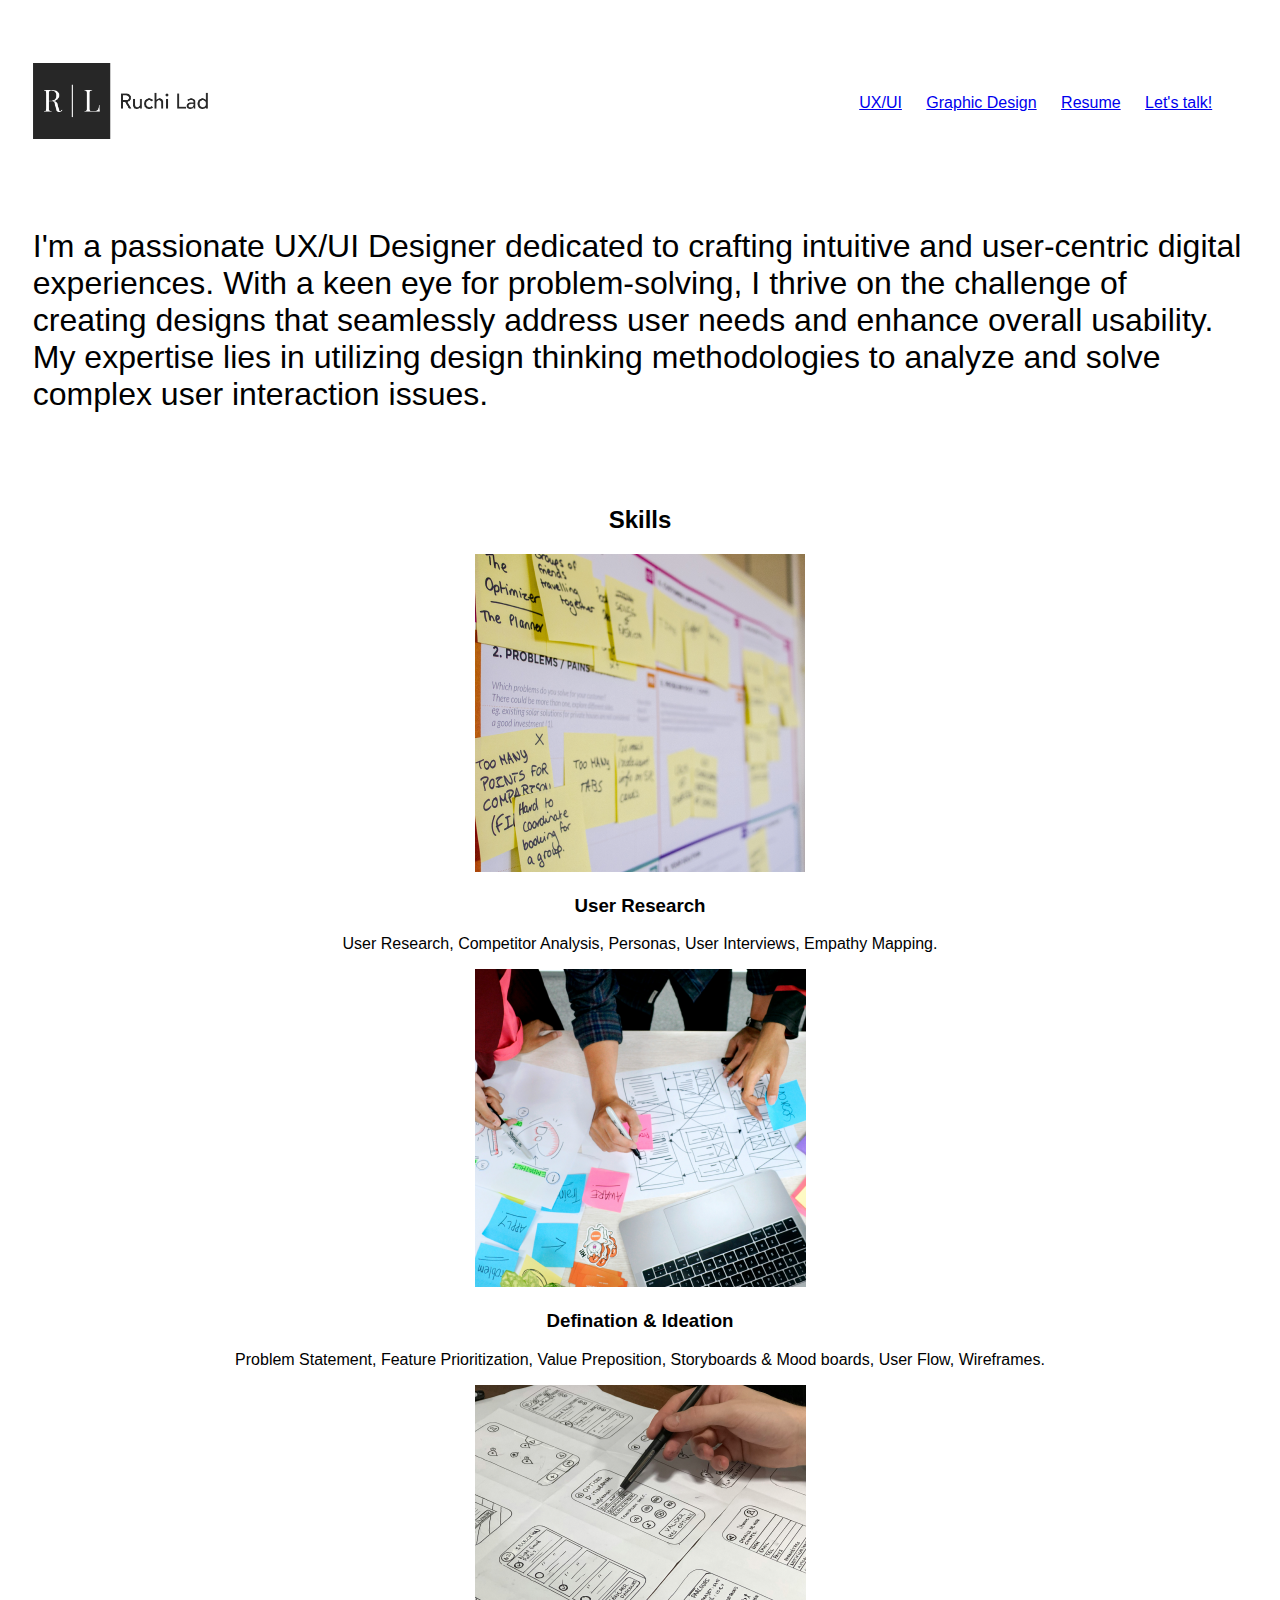
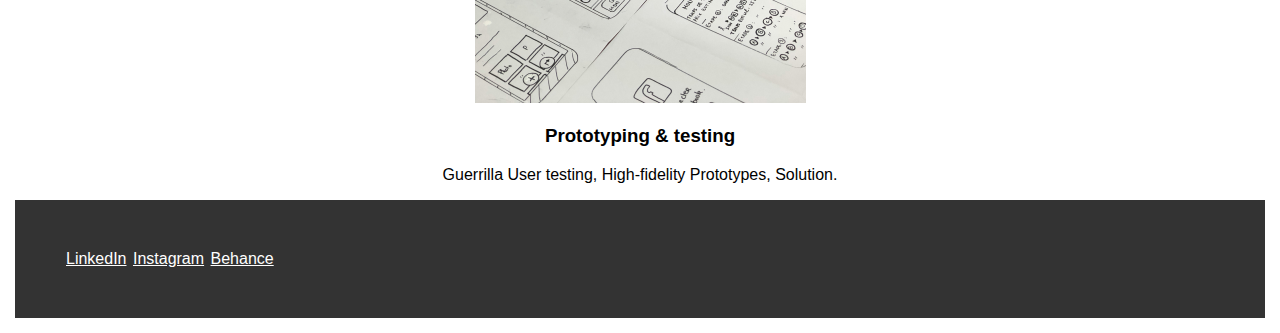
==== index.html @ e93c5be5 "initialise project" ====
<!DOCTYPE html>
<html lang="en">

<head>
  <meta name="viewport" content="width=device-width, initial-scale=1.0">
  <link rel="stylesheet" href="CSS/style.css">
  <title>Your Website</title>
</head>

<body>
  <header>
    <div class="navigation">
      <div class="inline-block logo">
        <img src="Images/Logo.png" alt="Your Logo">
      </div>
      <nav class="inline-block">
        <ul>
          <li class="inline-block"><a href="/ui-ux.html">UX/UI</a></li>
          <li class="inline-block"><a href="#">Graphic Design</a></li>
          <li class="inline-block"><a href="#">Resume</a></li>
          <li class="inline-block"><a href="#">Let's talk!</a></li>

        </ul>
      </nav>
    </div>
  </header>

  <div class="main-content">
    <!-- Your main content goes here -->
    I'm a passionate UX/UI Designer dedicated to crafting intuitive and user-centric digital experiences. With a keen
    eye for problem-solving, I thrive on the challenge of creating designs that seamlessly address user needs and
    enhance overall usability. My expertise lies in utilizing design thinking methodologies to analyze and solve complex
    user interaction issues.
  </div>

  <div class="skills">
    <h2>Skills</h2>



    <div class="skills-container">
      <div class="skill-section">
        <img class="skill-picture" src="Images/Skill1.png" alt="User Research">
        <h3>User Research</h3>
        <p>User Research, Competitor Analysis, Personas, User Interviews, Empathy Mapping.</p>
      </div>

      <div class="skill-section">
        <img class="skill-picture" src="Images/Skill2.png" alt="Defination & ideation">
        <h3>Defination & Ideation</h3>
        <p>Problem Statement, Feature Prioritization, Value Preposition, Storyboards & Mood boards, User Flow,
          Wireframes.</p>
      </div>

      <div class="skill-section">
        <img class="skill-picture" src="Images/Skill3.png" alt="Prototyping & testing">
        <h3>Prototyping & testing</h3>
        <p>Guerrilla User testing, High-fidelity Prototypes, Solution.</p>
      </div>
    </div>

</body>

</html>

<footer>
  <div class="footer-links">
    <a href="https://www.linkedin.com/in/ruchi-lad-56b184158/">LinkedIn</a>
    <a href="https://www.linkedin.com/in/ruchi-lad-56b184158/">Instagram</a>
    <a href="https://www.linkedin.com/in/ruchi-lad-56b184158/">Behance</a>
  </div>
</footer>

</body>

</html>
---- CSS/style.css ----
body {
  font-family: "Arial", sans-serif;
  margin: 0;
}

header {
  background-color: #ffffff;
  color: #fff;
  padding: 1%;
}

.navigation {
  display: flex;
  justify-content: space-between;
  align-items: center;
  margin-top: 50px;
  margin-right: 20px;
  margin-bottom: 10px;
  margin-left: 20px;
}

.logo img {
  max-width: 30%;
  height: auto;
}

nav ul {
  justify-content: space-between;
  display: inline;
  width: 100px;
  height: 100px;
  padding: 5px;
  margin-right: 20px;
}

nav ul li {
  display: inline;
  margin-right: 0%;
  justify-content: space-between;
  padding: 10px;
}

/* Main content styling */
.main-content {
  padding: 1%;
  margin-top: 50px;
  margin-right: 20px;
  margin-bottom: 10px;
  margin-left: 20px;
  font-size: 200%;
}

/* Footer */
footer {
  background-color: #333;
  color: yellow;
  text-align: left;
  padding: 50px;
  margin: 5px;
}

footer a {
  color: white;
  text-align: left;
  margin: 1px;
}

/* Home - skills styling */
.skills {
  padding: 10px;
  margin-top: 50px;
  text-align: center;
}

.skill-row {
  display: inline-block;
  width: 100px;
  height: 100px;
  padding: 5px;
  margin: 5px;
  font-size: 70%;
}

.skill-item {
  text-align: left;
  width: 30%;
  font-size: small;
}

.subtext {
  font-weight: bold;
  margin: 10px 0;
}

/* Skills section */
.mySkills {
  display: flex;
  flex-direction: column;
  justify-content: center;
  margin-top: 100px;
}

.mySkills h1 {
  align-self: center;
}

.flexContainer {
  display: flex;
  flex-direction: row;
  padding: 50px;
}

.flexContainer div {
  display: flex;
  flex-direction: column;
  align-items: center;
  justify-content: center;
  padding: 20px;
  width: 33%;
}

.flexContainer div img {
  max-width: 90%;
  height: auto;
}

.flexContainer div p {
  text-align: center;
}

/* My work section */
.myWork {
  display: flex;
  flex-direction: column;
  justify-content: center;
  margin-top: 100px;
}

.myWork h1 {
  align-self: center;
}

.view-all-projects-button {
  align-self: center;
  margin-bottom: 100px;
}

.workGrid {
  display: grid;
  column-gap: 30px;
  row-gap: 30px;
  grid-template-areas:
    "image-1 content-1"
    "image-2 content-2";
  grid-template-columns: 1fr 1fr;
  grid-template-rows: 400px 400px;
  align-items: center;
  justify-items: start;
  padding: 50px 100px 50px 100px;
}

.item1 {
  grid-area: image-1;
}

.item2 {
  grid-area: content-1;
}

.item3 {
  grid-area: image-2;
}

.item4 {
  grid-area: content-2;
}

.workGrid div img {
  max-width: 90%;
  height: auto;
  align-content: center;
}

/* Media queries */
@media screen and (max-width: 600px) {
  .flexContainer {
    flex-direction: column;
    padding: 30px;
  }

  .flexContainer div {
    width: 100%;
  }

  .workGrid {
    column-gap: 10px;
    row-gap: 10px;
    grid-template-areas:
      "image-1"
      "content-1"
      "image-2"
      "content-2";
    grid-template-columns: 1fr;
    grid-template-rows: 300px 300px 300px 300px;
    padding: 30px 50px 30px 50px;
  }

  .workGrid div h4,
  .workGrid div p {
    text-align: center;
  }
}
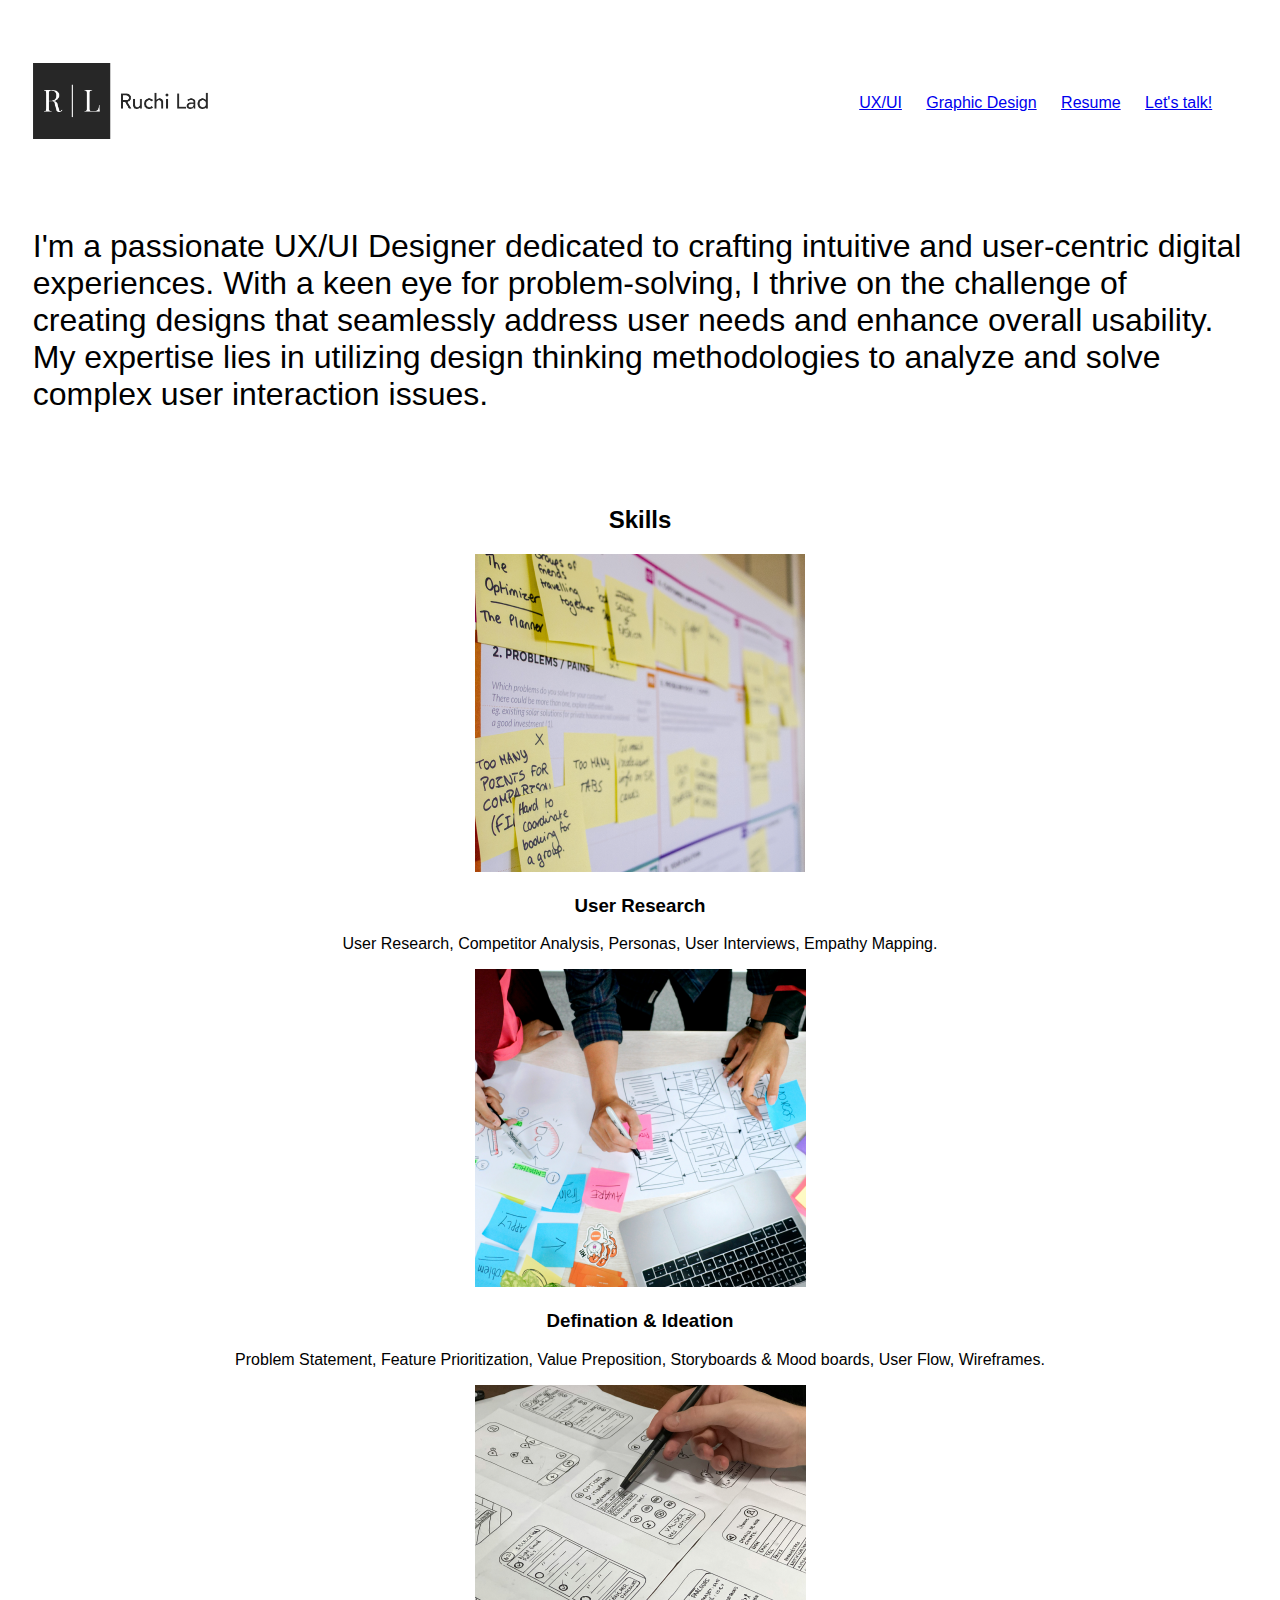
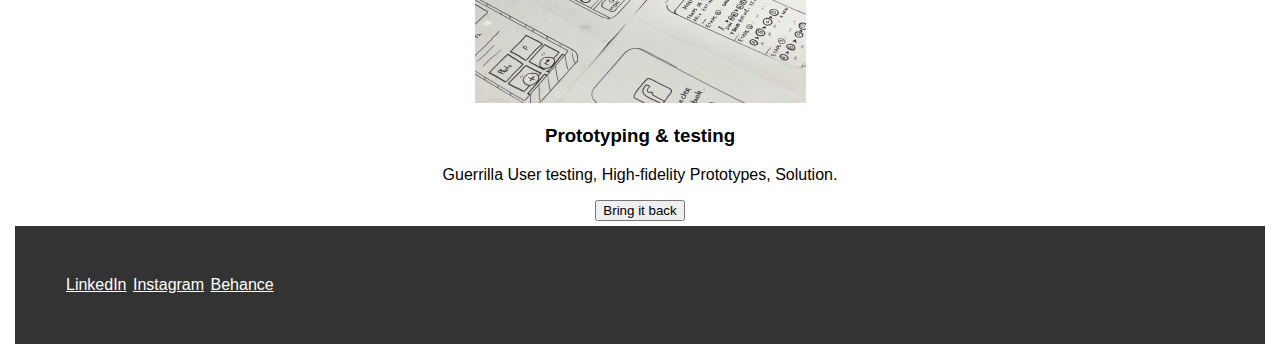
==== commit 140e8c66: "add jquery with fade" ====
--- a/index.html
+++ b/index.html
@@ -2,6 +2,7 @@
 <html lang="en">
 
 <head>
+  <script src="https://ajax.googleapis.com/ajax/libs/jquery/3.7.1/jquery.min.js"></script>
   <meta name="viewport" content="width=device-width, initial-scale=1.0">
   <link rel="stylesheet" href="CSS/style.css">
   <title>Your Website</title>
@@ -35,28 +36,27 @@
 
   <div class="skills">
     <h2>Skills</h2>
-
-
-
     <div class="skills-container">
-      <div class="skill-section">
-        <img class="skill-picture" src="Images/Skill1.png" alt="User Research">
+      <div class="skill-section" id="skill-div-1">
+        <img class="skill-picture" src="Images/Skill1.png" alt="User Research" id="skill-img-1">
         <h3>User Research</h3>
         <p>User Research, Competitor Analysis, Personas, User Interviews, Empathy Mapping.</p>
       </div>
 
-      <div class="skill-section">
-        <img class="skill-picture" src="Images/Skill2.png" alt="Defination & ideation">
+      <div class="skill-section" id="skill-div-2">
+        <img class="skill-picture" src="Images/Skill2.png" alt="Defination & ideation" id="skill-img-2">
         <h3>Defination & Ideation</h3>
         <p>Problem Statement, Feature Prioritization, Value Preposition, Storyboards & Mood boards, User Flow,
           Wireframes.</p>
       </div>
 
-      <div class="skill-section">
-        <img class="skill-picture" src="Images/Skill3.png" alt="Prototyping & testing">
+      <div class="skill-section" id="skill-div-3">
+        <img class="skill-picture" src="Images/Skill3.png" alt="Prototyping & testing" id="skill-img-3">
         <h3>Prototyping & testing</h3>
         <p>Guerrilla User testing, High-fidelity Prototypes, Solution.</p>
       </div>
+
+      <button id="bring-back-button">Bring it back</button>
     </div>
 
 </body>
@@ -72,5 +72,5 @@
 </footer>
 
 </body>
-
+<script src="js/index.js"></script>
 </html>